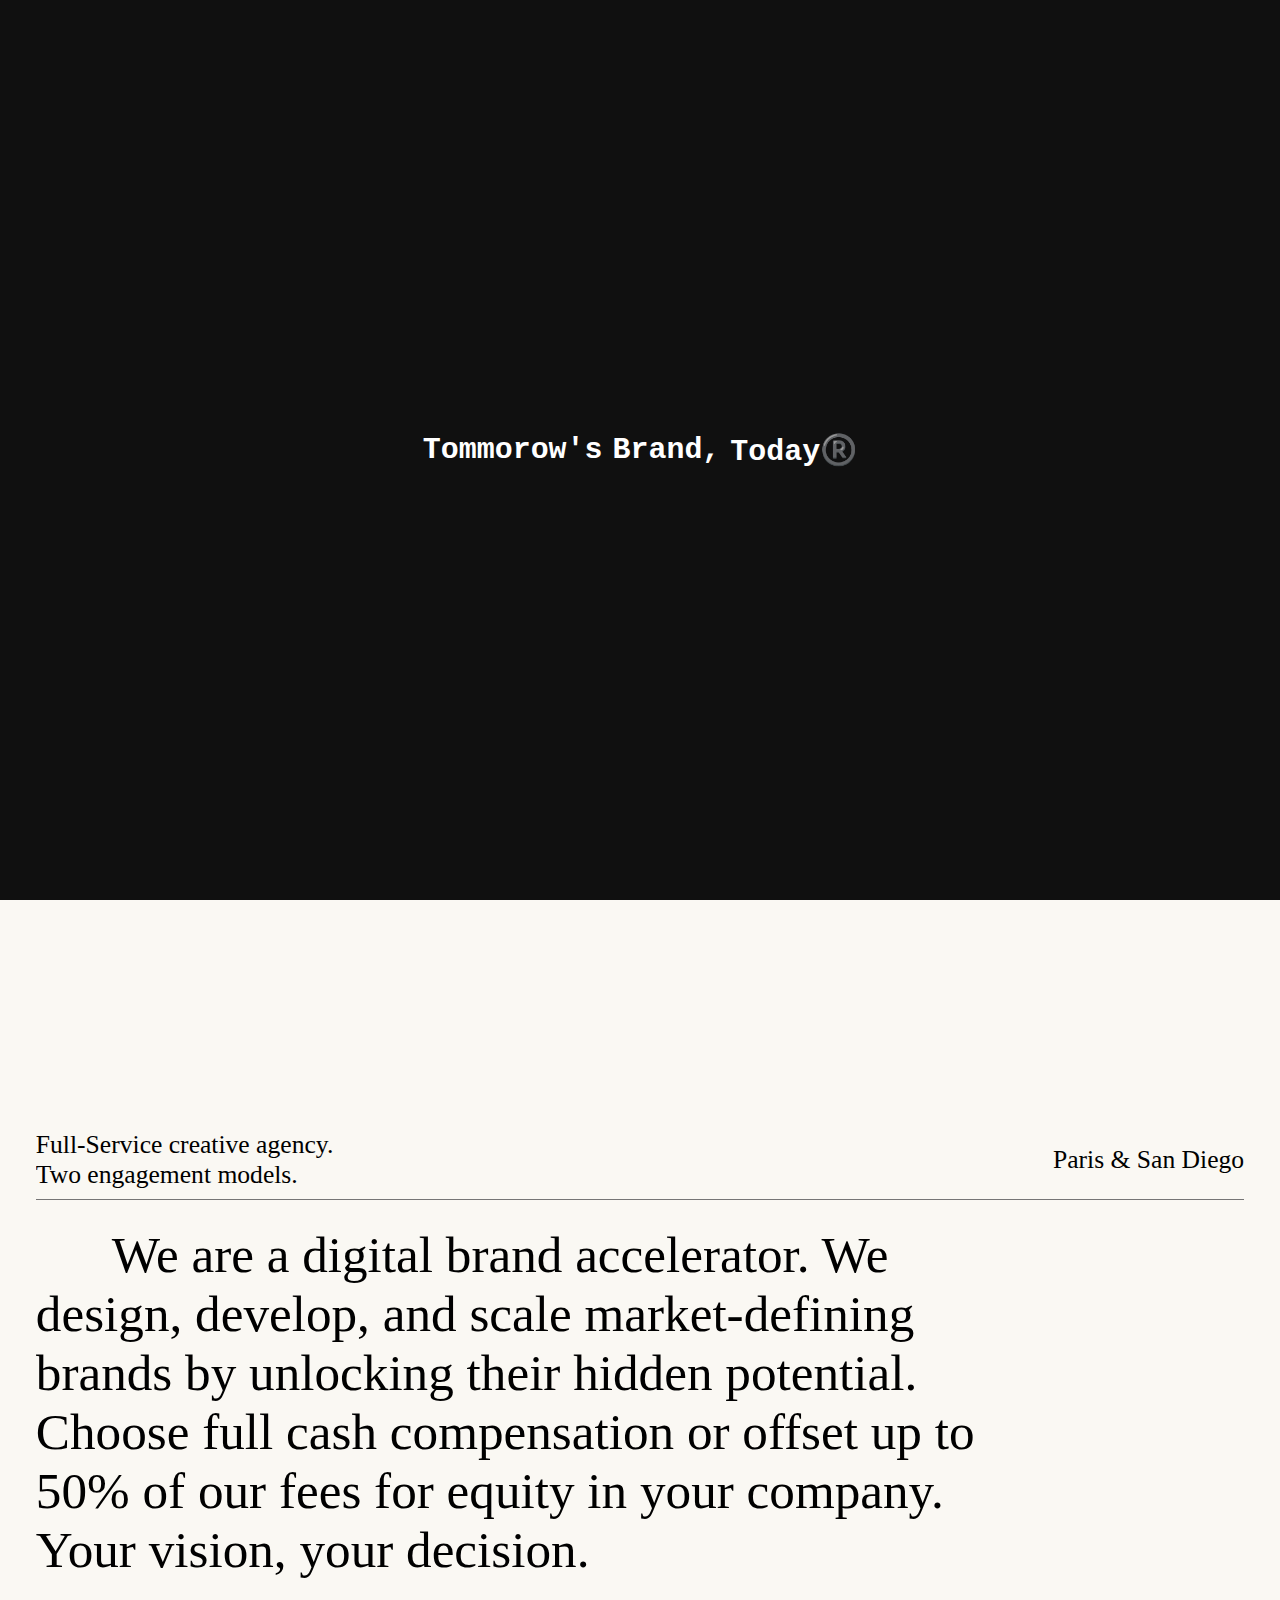
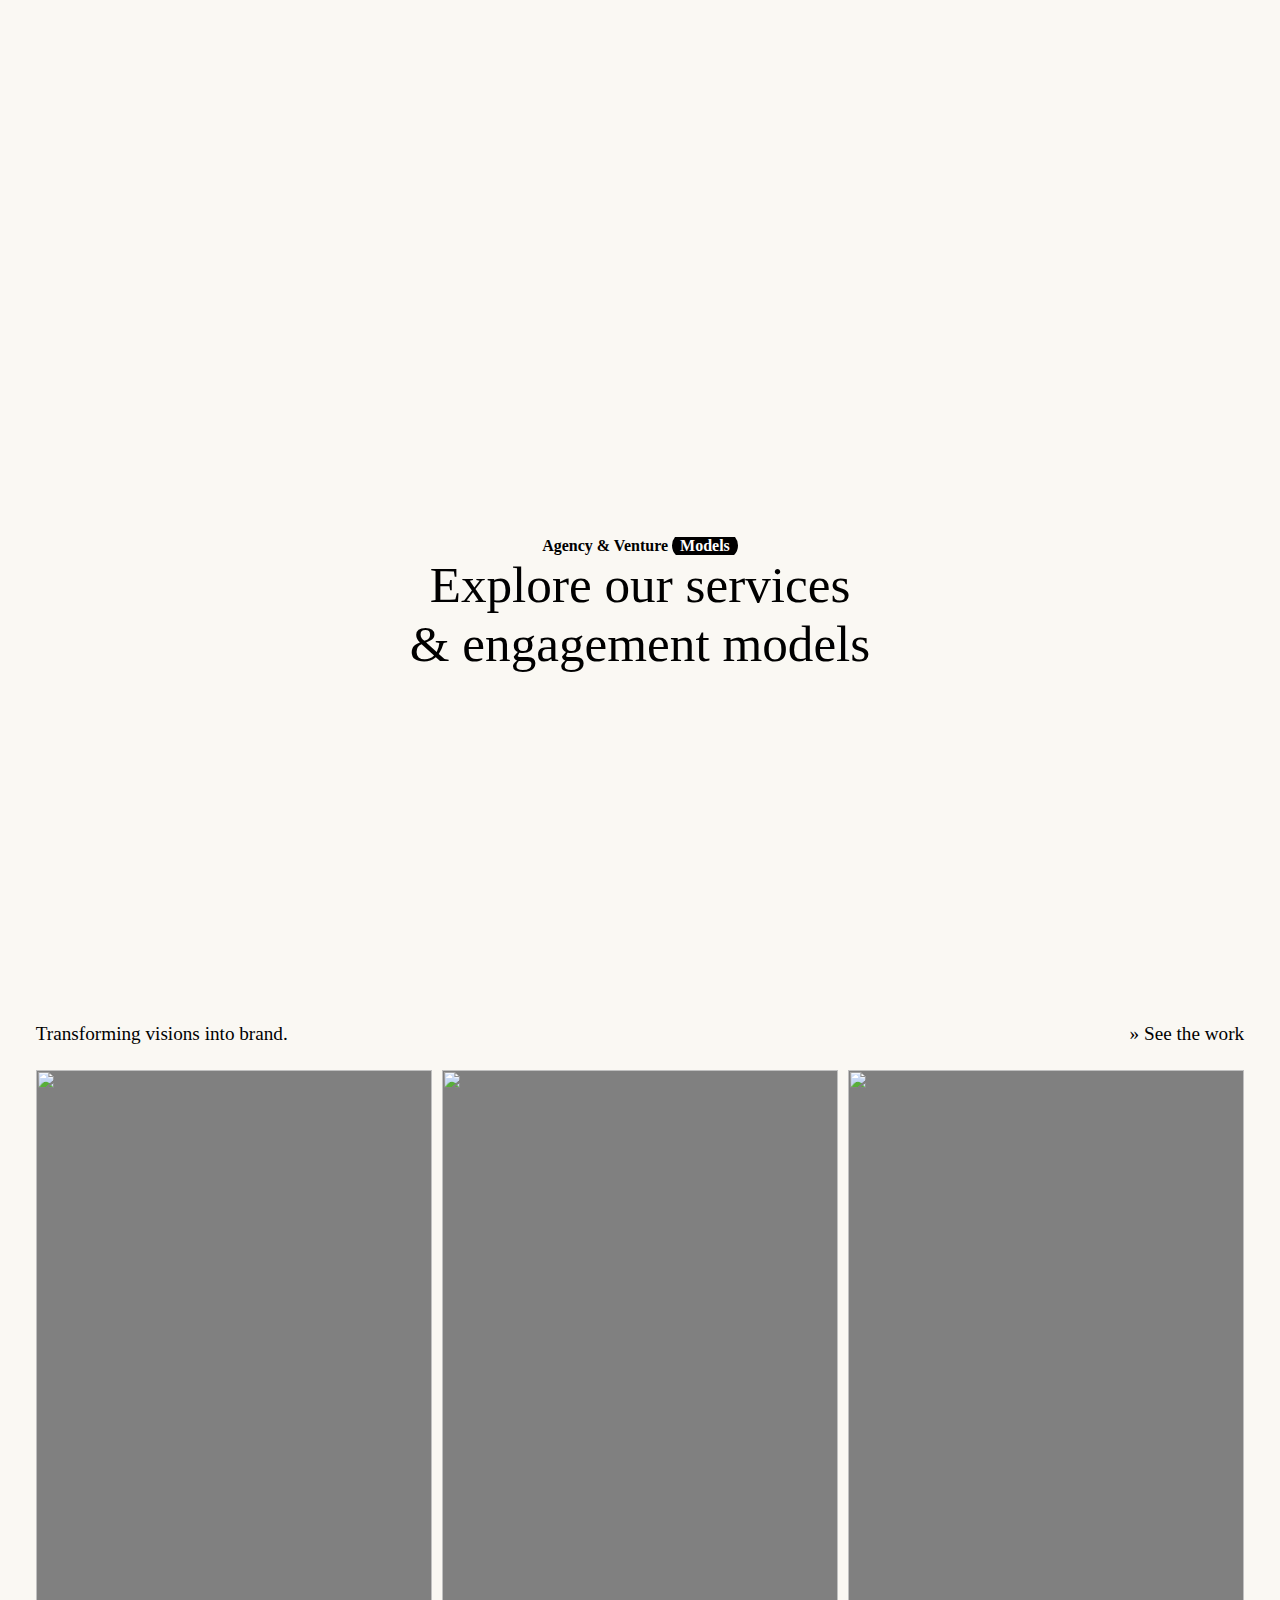
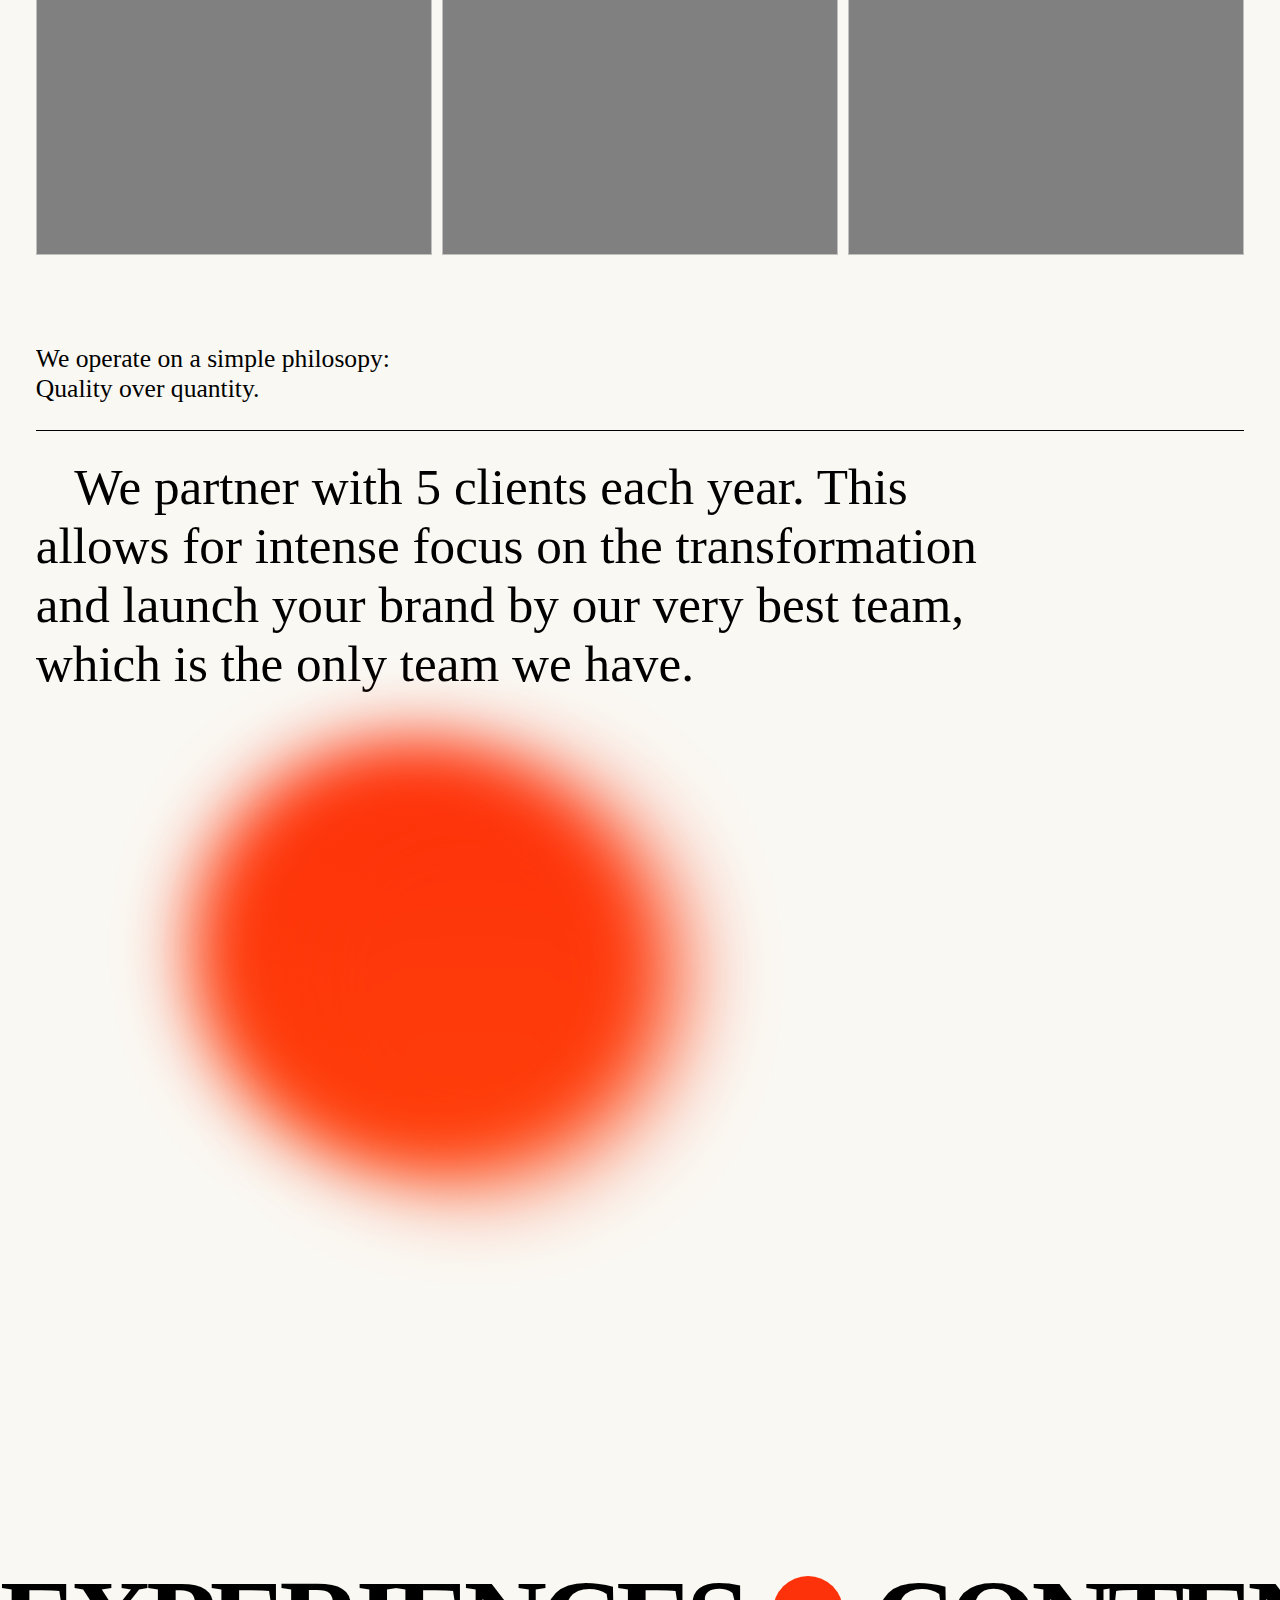
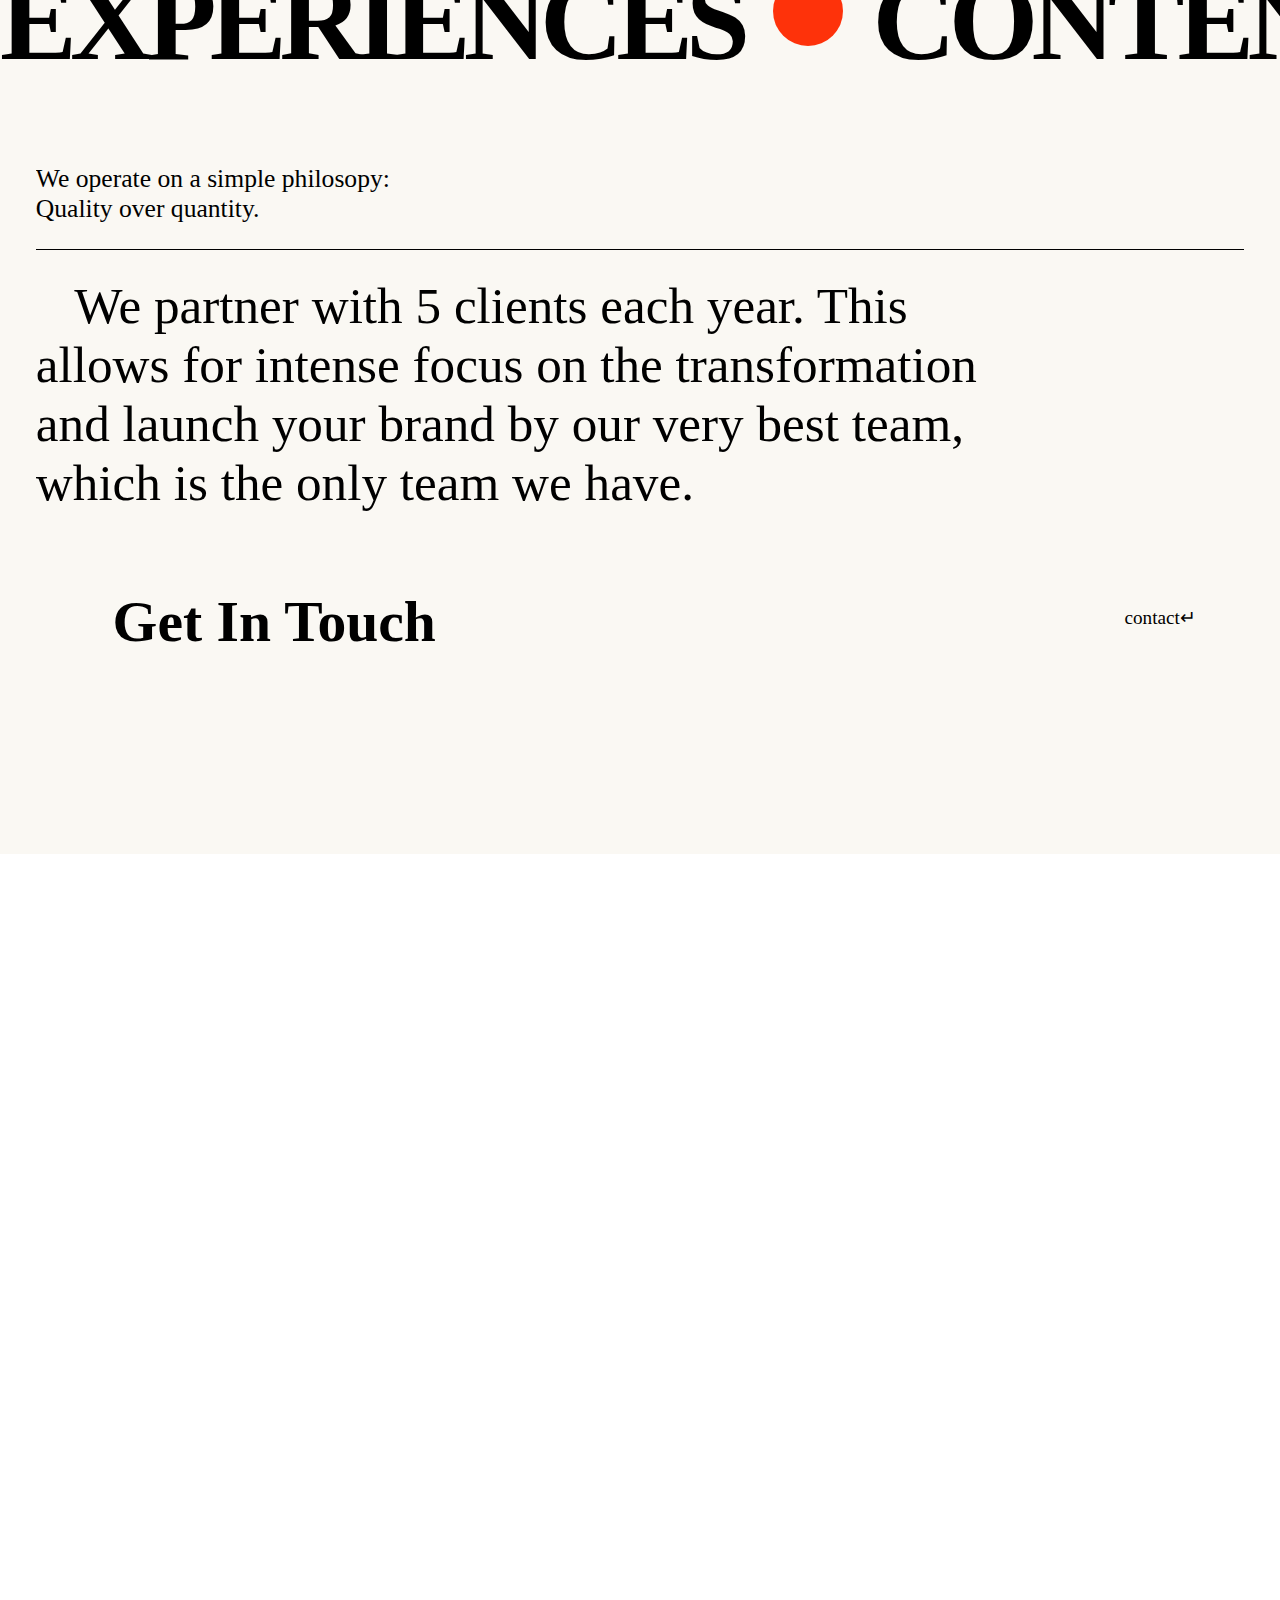
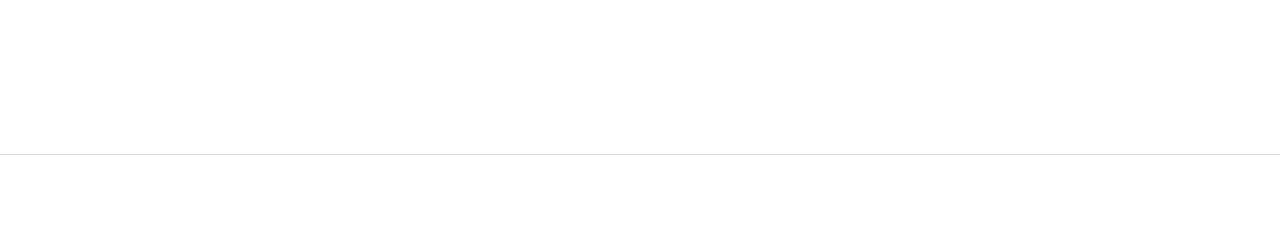
==== source.html @ 19848caf "Add files via upload" ====
<!DOCTYPE html>
<html lang="en">

<head>
    <meta charset="UTF-8">
    <meta name="viewport" content="width=device-width, initial-scale=1.0">
    <title>Home | REJOUICE®️ </title>
    <link rel="shortcut icon" href="/images/favicon-32x32.png" type="image/x-icon">
    <link rel="stylesheet" href="style.css">
    <link rel="stylesheet" href="https://cdn.jsdelivr.net/npm/locomotive-scroll@3.5.4/dist/locomotive-scroll.js">
</head>

<body>
    <div class="loader">
        <h3>Tommorow's</h3>
        <h3>Brand,</h3>
        <h3>Today®️</h3>
    </div>
    <div class="main">
        <div class="page1">
          
        <div class="hero">
            <div id="cursor">
                <p>Play Reel</p>
            </div>
            <div class="backgroundVideo">
                <video autoplay loop muted src="https://prismic-io.s3.amazonaws.com/rejouice/658ef98d531ac2845a270509_RJ-2-0-Videobackground_compressed.mp4"></video>
            </div>
            <div class="heroContent">
                <!-- <nav>
                    <h4>The Venture Agency.</h4>
                    <h4>Menu</h4>
                </nav> -->
                <nav>
                    <div class="left">
                        logo
                    </div>
                    <div id="nav-part2">
                        <h4><a href="#">work</a></h4>
                        <h4><a href="#">studio</a></h4>
                        <h4><a href="#">contact </a></h4>
                    </div>
                </nav>
                <h1>
                    <span>r</span><span>e</span><span>j</span><span>o</span><span>u</span><span>i</span><span>c</span><span>e</span>
                </h1>
            </div>
        </div>
    </div>
        <div class="page2">
            <div class="header">
                <div class="left">
                    <span>Full-Service creative agency.</span>
                    <span>Two engagement models.</span>
                </div>
                <div class="right">
                    <span>Paris & San Diego</span>
                </div>
            </div>
            <div class="contents">
                <div>
                    <p>&nbsp; &nbsp; &nbsp; We are a digital brand accelerator. We </p>
                </div>
                <div>
                    <p>design, develop, and scale market-defining</p>
                </div>
                <div>
                    <p>brands by unlocking their hidden potential.</p>
                </div>
                <div>
                    <p> Choose full cash compensation or offset up to </p>
                </div>
                <div>
                    <p>50% of our fees for equity in your company.
                </div>
                <div>
                    <p>Your vision, your decision.</p>
                </div>
            </div>
        </div>
        <div class="page3">
            <div class="pageTop">
                <div>
                    <h4>Agency & Venture <span>Models</span></h4>
                </div>
                <div>
                    <h2>Explore our services</h2>
                </div>
                <div>
                    <h2>& engagement models</h2>
                </div>
            </div>
            <div class="worksHead">
                <h5>Transforming visions into brand.</h5>
                <h5>

                    » See the work
                </h5>
            </div>
            <div class="work">
                <div class="works">
                    <img src="https://www.bobswatches.com/rolex-blog/wp-content/uploads/2013/04/Screen-Shot-2021-06-22-at-10.20.13-AM.jpg
                    " alt="">
                    <video autoplay muted loop src="https://prismic-io.s3.amazonaws.com/rejouice/87835eca-32b7-4eeb-91fc-4ba0dad1fdec_Website-homepage-Work-01_1.mp4"></video>
                </div>
                <div class="works">
                    <img src="	https://wallpapercave.com/wp/wp3666998.jpg" alt="">
                    <video autoplay muted loop  src="https://prismic-io.s3.amazonaws.com/rejouice/3492b027-4212-4103-b2e2-aa702345d784_Website-homepage-Work-02_1.mp4"></video>
                </div>
                <div class="works">
                    <img src="https://free-3dtextureshd.com/wp-content/uploads/2024/05/212.jpg" alt="">
                    <video autoplay muted loop  src="https://prismic-io.s3.amazonaws.com/rejouice/87835eca-32b7-4eeb-91fc-4ba0dad1fdec_Website-homepage-Work-01_1.mp4"></video>
                </div>
            </div>
            <div class="message">
                <div class="msg">
                    <div><p>We operate on a simple philosopy: </p></div>
                    <div>
                        <p>Quality over quantity.</p>
                    </div>
                </div>
                <div class="msg2">
                    <div>
                        <p>&nbsp; &nbsp;We partner with 5 clients each year. This</p>
                    </div>
                    <div>
                        <p>allows for intense focus on the transformation</p>
                    </div>
                    <div>
                        <p>and launch your brand by our very best team,</p>
                    </div>
                    <div>
                        <p>which is the only team we have.</p>
                    </div>
                </div>
            </div>
        </div>
        <div class="page4">
            <div class="round1"></div>
            <div class="round2"></div>
        </div>
            <div class="page5">
                <div class="movetext">
                    <div class="con">
                        <h1>EXPERIENCES</h1>
                        <div id="gola"></div>
                        <h1>CONTENT</h1>
                        <div id="gola"></div>
                        <h1>ENVIRONMENTS</h1>
                        <div id="gola"></div>
                    </div>
                    <div class="con">
                        <h1>EXPERIENCES</h1>
                        <div id="gola"></div>
                        <h1>CONTENT</h1>
                        <div id="gola"></div>
                        <h1>ENVIRONMENTS</h1>
                        <div id="gola"></div>
                    </div>
                    <div class="con">
                        <h1>EXPERIENCES</h1>
                        <div id="gola"></div>
                        <h1>CONTENT</h1>
                        <div id="gola"></div>
                        <h1>ENVIRONMENTS</h1>
                        <div id="gola"></div>
                    </div>
                </div>
             
                    <div class="message">
                        <div class="msg">
                            <div><p>We operate on a simple philosopy: </p></div>
                            <div>
                                <p>Quality over quantity.</p>
                            </div>
                        </div>
                        <div class="msg2">
                            <div>
                                <p>&nbsp; &nbsp;We partner with 5 clients each year. This</p>
                            </div>
                            <div>
                                <p>allows for intense focus on the transformation</p>
                            </div>
                            <div>
                                <p>and launch your brand by our very best team,</p>
                            </div>
                            <div>
                                <p>which is the only team we have.</p>
                            </div>
                        </div>
                    
                <div class="cont">
                <div class="left">
                    <h2>Get In Touch</h2>
                </div>
                <div class="right">
                    <a href=".">contact↵</a>
                </div>
            </div>
            </div>
        </div>
        <div class="page6">

        </div>
        <div id="full-scr">
            <div id="full-div1">
                
            </div>
        </div>
    </div>
    <div id="footer">
        <div id="footer-div">

        </div>
        
        <h1> 
            <span>M</span><span>N</span><span>Z</span>   
        </h1>
        </div>
        <div id="footer-bottom">

        
    </div>
    </div>

    <script src="https://cdn.jsdelivr.net/npm/locomotive-scroll@3.5.4/dist/locomotive-scroll.js"></script>
    <script src="https://cdnjs.cloudflare.com/ajax/libs/gsap/3.12.3/gsap.min.js"
        integrity="sha512-7Au1ULjlT8PP1Ygs6mDZh9NuQD0A5prSrAUiPHMXpU6g3UMd8qesVnhug5X4RoDr35x5upNpx0A6Sisz1LSTXA=="
        crossorigin="anonymous" referrerpolicy="no-referrer"></script>
    <script src="https://cdnjs.cloudflare.com/ajax/libs/gsap/3.12.3/ScrollTrigger.min.js"
        integrity="sha512-LQQDtPAueBcmGXKdOBcMkrhrtqM7xR2bVrnMtYZ8ImAZhFlIb5xrMqQ6uZviyeSB+4mYj89ta8niiCIQM1Gj0w=="
        crossorigin="anonymous" referrerpolicy="no-referrer"></script>
    <script src="script.js"></script>
</body>

</html>
---- style.css ----
@font-face {
    font-family: heading;
    src: url(./NBInternationalProBoo.ttf);
}
@font-face {
    font-family: content;
    src: url(./Rejouice-Headline.ttf);
}
*{
    margin: 0;
    padding: 0;
    box-sizing: border-box;
}
html,body{
    width: 100%;
    height: 100%;

}
body::-webkit-scrollbar{
    display: none;
}

/* ........Hero Containers ..........  */
.hero{
    width: 100%;
    height: 100vh;
    position: relative  ;
}
/* nav {
    display: flex;
    justify-content: space-between;
    padding: 2vw 2vw;
    /* align-self: center; */
    /* text-align: center; */
    /* justify-content: center; 
} */

#nav-part2 {
    display: flex;
    gap: 1vw;
    align-items: center;
}


#nav-part2 h4 {
    padding: 10px 20px;
    border: 1px solid rgba(32, 32, 32, 0.662);
    /* align-items: center; */
    border-radius: 30px;
    font-weight: 500;
    color: rgba(13, 13, 13, 0.897);
    position: relative;
    overflow: hidden;
    /* border-color:  #fdf6e5e9; */
    color: rgba(224, 221, 217, 0.9);
    background-color: #FAF8F3;
}

#nav-part2 h4::after {
    height: 100%;
    content: "";
    left: 0;
    bottom: -100%;
    width: 100%;
    position: absolute;
    background-color: black;
    transition: all ease 0.4s;
    border-radius: 45%;

}

#nav-part2 h4:hover::after {
    bottom: 0;
    border-radius: 0;


}

#nav-part2 h4 a {
    text-decoration: none;
    color: rgba(13, 13, 13, 0.897);
    z-index: 9;
    position: relative;
}



#nav-part2 h4:hover a {
    color: #fff;
}
#cursor{
    width: 7vw;
    height: 7vw;
    background-color: #FF5F38;
    border-radius: 50%;
    display: flex;
    align-items: center;
    justify-content: center;
    position: fixed;
    transform: translate(-50%,-50%);
    font-family: heading;
}
.backgroundVideo{ 
    width: 100%;
    height: 100%;
}
.backgroundVideo video{
    width: 100%;
    height: 100%;
    object-fit: cover;
    
}
.heroContent{
    width: 100%;
    height: 100vh;
    position: absolute;
    top: 0vw;
    display: flex;
    flex-direction: column;
    /* align-items: center; */
    /* justify-content: space-between; */
    gap: 30%;

}
nav{
    /* border: 2px solid red; */
    color: white;
    font-family: content;
    display: flex;
    align-items: center;
    justify-content: space-between;
    padding: 3.3vw 2.8vw;
}
nav h4{
    font-size: 1.4vw;
    font-weight: 100;
}
.heroContent h1{
    font-size: 26vw;
    font-weight: 100;
    color: white;
    font-family: content;
    padding: 0 2.8vw;
    line-height: 18vw;
}
.heroContent h1 span{
    display: inline-block;
}
.page2{
    width: 100%;
    height: 100vh;
    background-color: #FAF8F3;
    padding: 3vw 2.8vw;
    display: flex;
    flex-direction: column;
    justify-content: center;
    gap: 2vw;
}
.page2 .header{
    width: 100%;
    height: 6.2vw;
    border-bottom: 1px solid rgb(118, 117, 117);
    display: flex;
    align-items: center;
    justify-content: space-between;
}
.page2 .header .left{
    display: flex;
    flex-direction: column;
    overflow: hidden;
}
.page2 .header .right{
    overflow: hidden;
}
.left span, .right span{
    font-size: 2vw;
    font-family: heading;
}
.page2 .contents div p{
    font-size: 4vw;
    font-family: heading;
    /* margin-top: 2vw; */
}
.page2 .contents div{
/* border: 1px solid black; */
overflow: hidden;
}
.page3{
    width: 100%;
    min-height: 100vh;
    background-color: #FAF8F3;
}
.page3 .pageTop{
    text-align: center;
    height: 90vh;
    display: flex;
    justify-content: center;
    align-items: center;
    flex-direction: column;
    padding: 3vw 2.8vw;

}
.pageTop h4{
    font-family: heading;
}
.pageTop div{
    overflow: hidden;
}
.pageTop h4 span{
    background-color: black;
    color: white;
    padding: 5px 8px;
    border-radius: 15px;
}
.pageTop h2{
    font-size: 4vw;
    font-family: heading;
    font-weight: 100;
}
.worksHead{
    display: flex;
    align-items: center;
    justify-content: space-between;
    padding: 1vw 2.8vw;
}
.worksHead h5{
    font-family: heading;
    font-size: 1.5vw;
    font-weight: 100;
}
.work{
    width: 100%;
    height: 90vh;
    padding: 1vw 2.8vw;
    display: flex;
    align-items: center;
    justify-content: center;
    gap: 10px;
    
}
.works{
    width: 40%;
    height: 100%;
    background-color: grey;
    position: relative;

}
.works video{
    width: 100%;
    height: 100%;
    object-fit: cover;
    object-position: center;
}
.works img{
    width: 100%;
    height: 100%;
    position: absolute;
    object-fit: cover;
    transition: all ease 1s;

}
.works:hover img{
    opacity: 0;
}
.message{
    padding: 4vw 2.8vw;
}
.msg div p{
    font-size: 2vw;
    font-family: heading;

}
.msg div{
    overflow: hidden;
}
.msg{
    border-bottom: 1px solid black;
    padding: 2vw 0;
}
.msg2{
    margin-top: 2vw;
}
.msg2 div{
    overflow: hidden;
}
.msg2 div p {
    font-size: 4vw;
    font-family: heading;
    /* text-align: center; */
}
.loader{
    width: 100%;
    height: 100%;
    position: fixed;
    z-index: 1000;
    background-color: rgb(16, 16, 16);
    color: white;
    font-family: monospace;
    display: flex;
    align-items: center;
    justify-content: center;
    gap: 10px;
    font-size: 2vw;
}
.page4{
    width: 100%;
    height: 90vh;
    background-color: #FAF8F3;
}
.page5{
    width: 100%;
    min-height: 100vh;
    background-color: #FAF8F3;
}

.page5 .movetext{
    overflow-x: auto;
    white-space: nowrap;
 
}
.page5 .movetext::-webkit-scrollbar{
    display: none;
}
 #gola{
    height: 70px;
    width: 70px;
    border-radius: 50%;
    display: inline-block;
    background-color: #FE320A;
    margin: 1vw 2vw;
}
.page5 .movetext .con h1{
    font-size: 9vw;
    /* background-color: lightblue; */
    display: inline-block;
    letter-spacing: -.06em;
}

.page5 .movetext .con{
    white-space: nowrap;
    display: inline-block;
    animation-name: move;
    animation-duration: 10s;
    animation-timing-function: linear;
    animation-iteration-count: infinite;
}
@keyframes move{
    from{
        transform: translateX(0);
    }
    to{
        transform: translateX(-100%);
    }
}

.page4 .round1{
    width: 32vw;
    height: 32vw;
    border-radius: 100%;
    background: linear-gradient(#FE320A, #fe3f0a);
    animation-name: p2anime1;
    animation-duration: 4s;
    animation-iteration-count: infinite;
    position: relative;
    top: 0vw;
    left: 15vw;
    animation-direction: alternate;
    animation-timing-function: linear;
    filter: blur(35px);
    z-index: 3;
}

.page4 .round2{
    width: 32vw;
    height: 32vw;
    border-radius: 100%;
    background: linear-gradient(#FE320A, #fe3f0a);
    animation-name: p2anime2;
    animation-duration: 5s;
    animation-iteration-count: infinite;
    position: relative;
    top: -30vw;
    left: 21vw;
    animation-timing-function: linear;
    filter: blur(45px);
    /* display: none; */
    z-index: 3;
    animation-direction: alternate;
}

@keyframes p2anime1 {
    from {
        transform: translate(20%, -3%);
    }

    to {
        transform: translate(10%, 10%);
    }
}

@keyframes p2anime2 {
    from {
        transform: translate(5%, -5%);
    }

    to {
        transform: translate(-10%, 20%);
    }
} 
.page5 .cont{
    display: flex;
    width: 96%;
    text-align: center;
    font-size: 3vw;
    margin: 3vw;
    padding: 3vw;
    box-sizing: border-box;
    justify-content: space-between;
}
.page5 .cont .right a{
    font-size: 1.5vw;
    text-decoration: none;
    color: black;
}
.page6 {
    height: 100vh;
    width: 100%;
    z-index: -30;
    /* background-color: #EFEAE3; */
}

#footer {
    position: fixed;
    height:90vh;
    width: 100%;
    background-color: #000;
    color: #fff;
    z-index: -2;
    bottom: 0;
    display: flex;
    /* align-items: flex-end; */
    justify-content: flex-end;
    flex-direction: column;
    padding: 1vw 3vw;
}

#footer h1 {
    font-size: 23vw;
    text-align: center;
}
/* 
#footer-div {
    height: 20vh;
    width: 100%;
    background-color: red;
} */

#footer-bottom {
    border-top: 1px solid #dadada;
    height: 10vh;
    width: 100%;
}

#full-scr {
    height: 100vh;
    width: 100%;
    background-color: #00000070;
    position: fixed;
    z-index: -3;
    top: -100%;
    transition: all ease 0.5s;
}

#full-div1 {
    height: 50%;
    width: 100%;
    background-color: #EFEAE3;
    border-bottom-left-radius: 20px;
    border-bottom-right-radius: 20px;

}
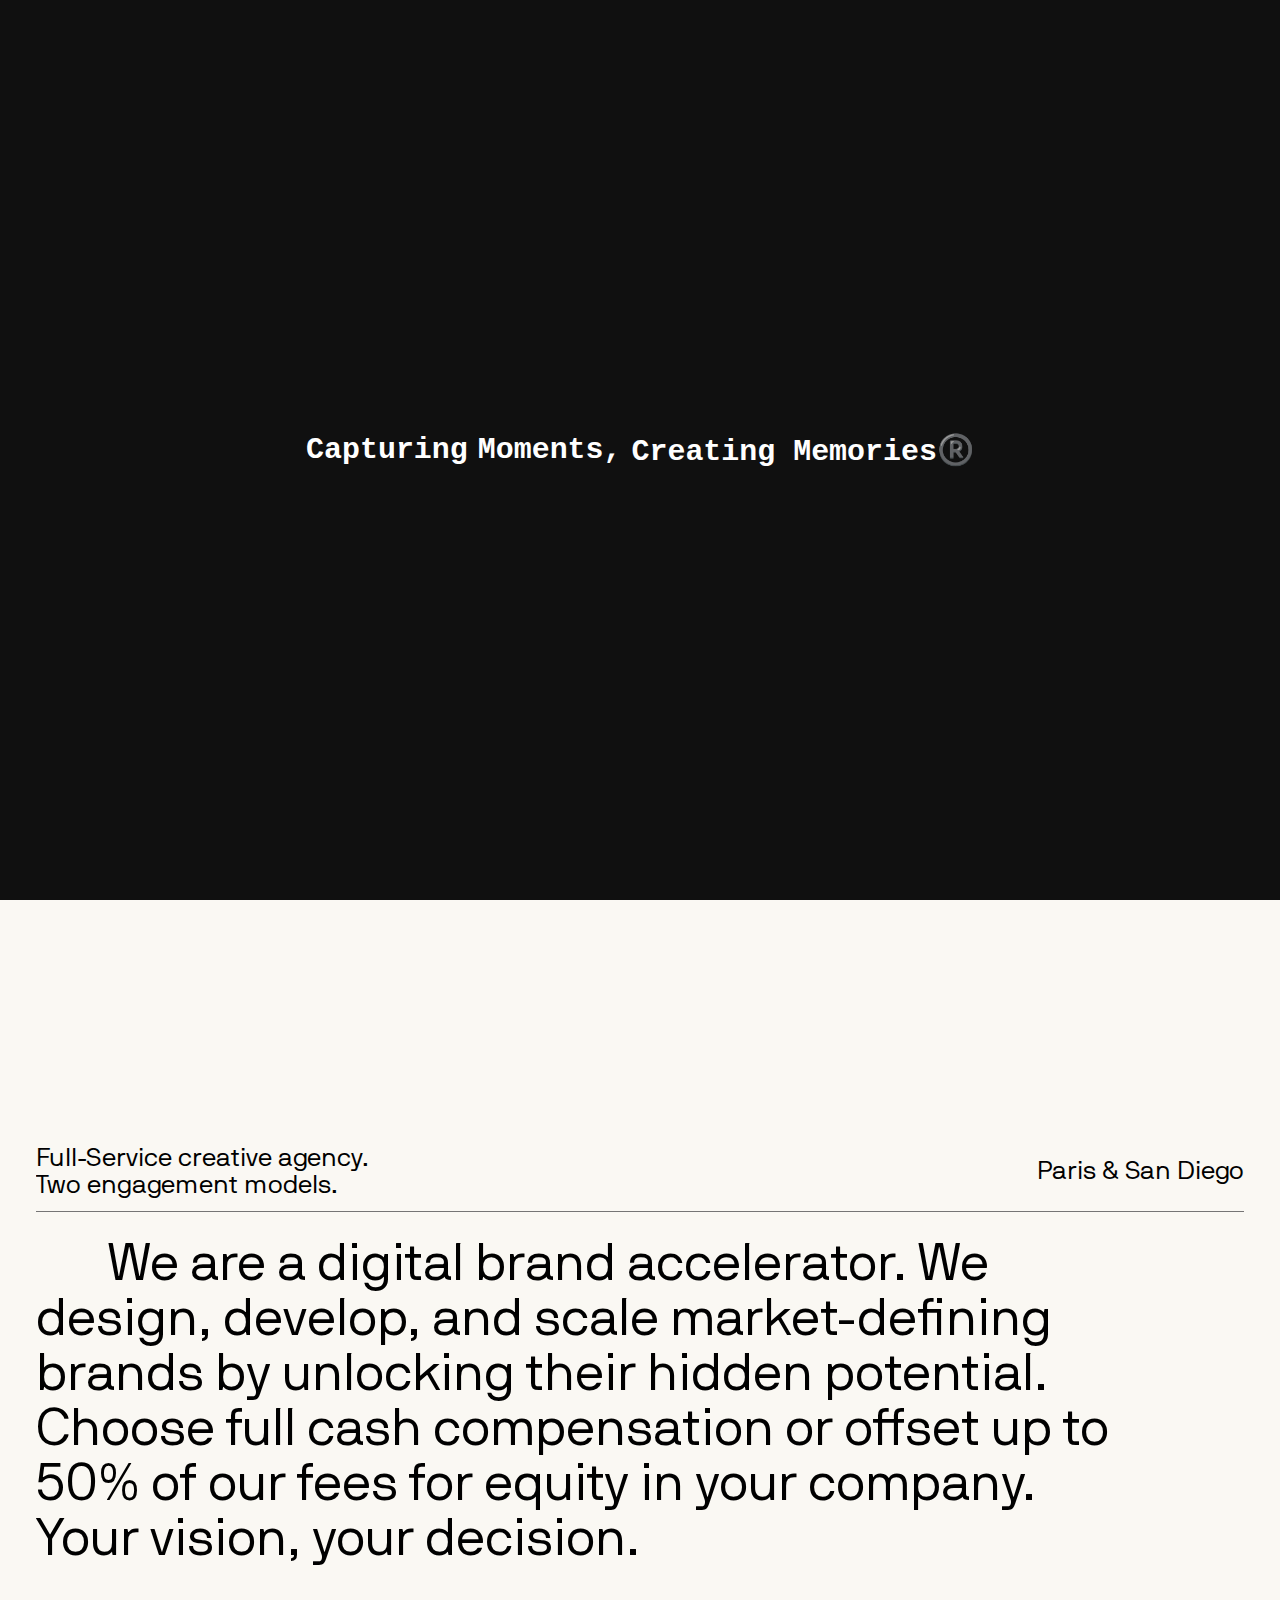
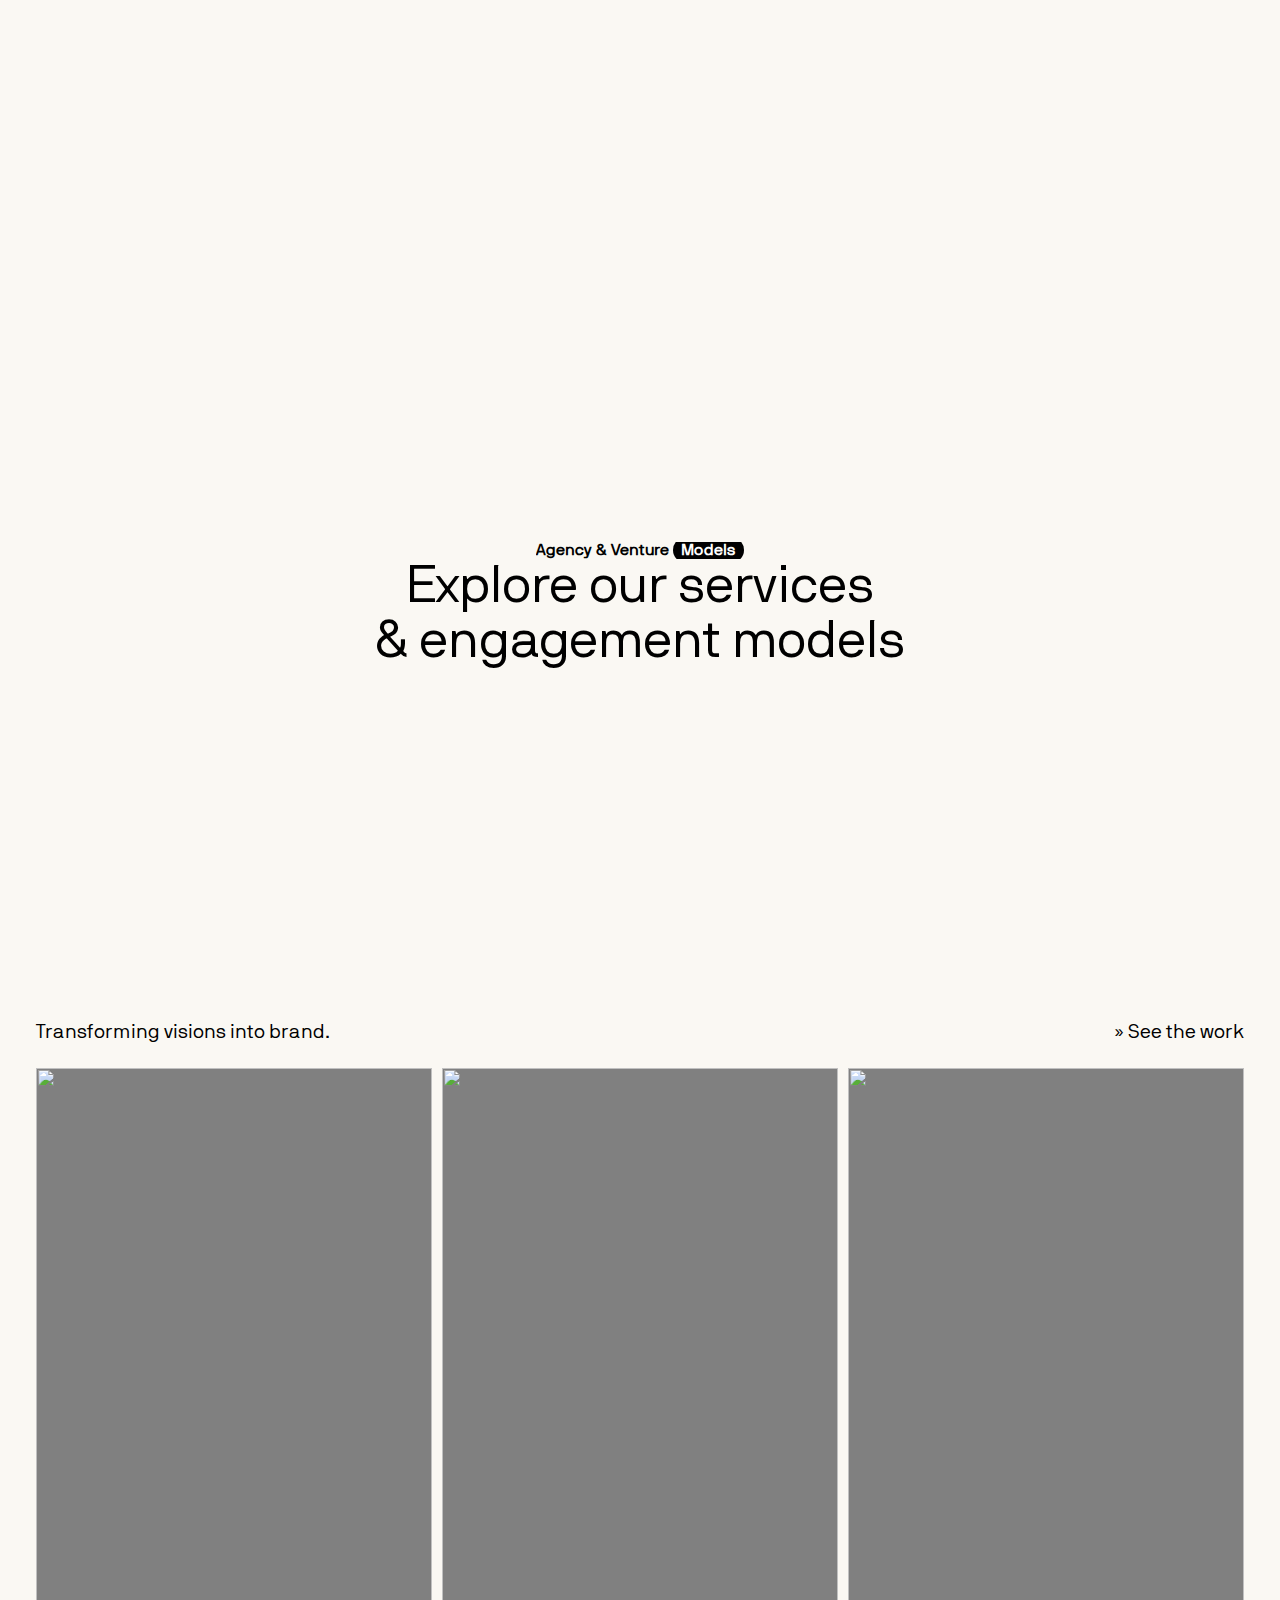
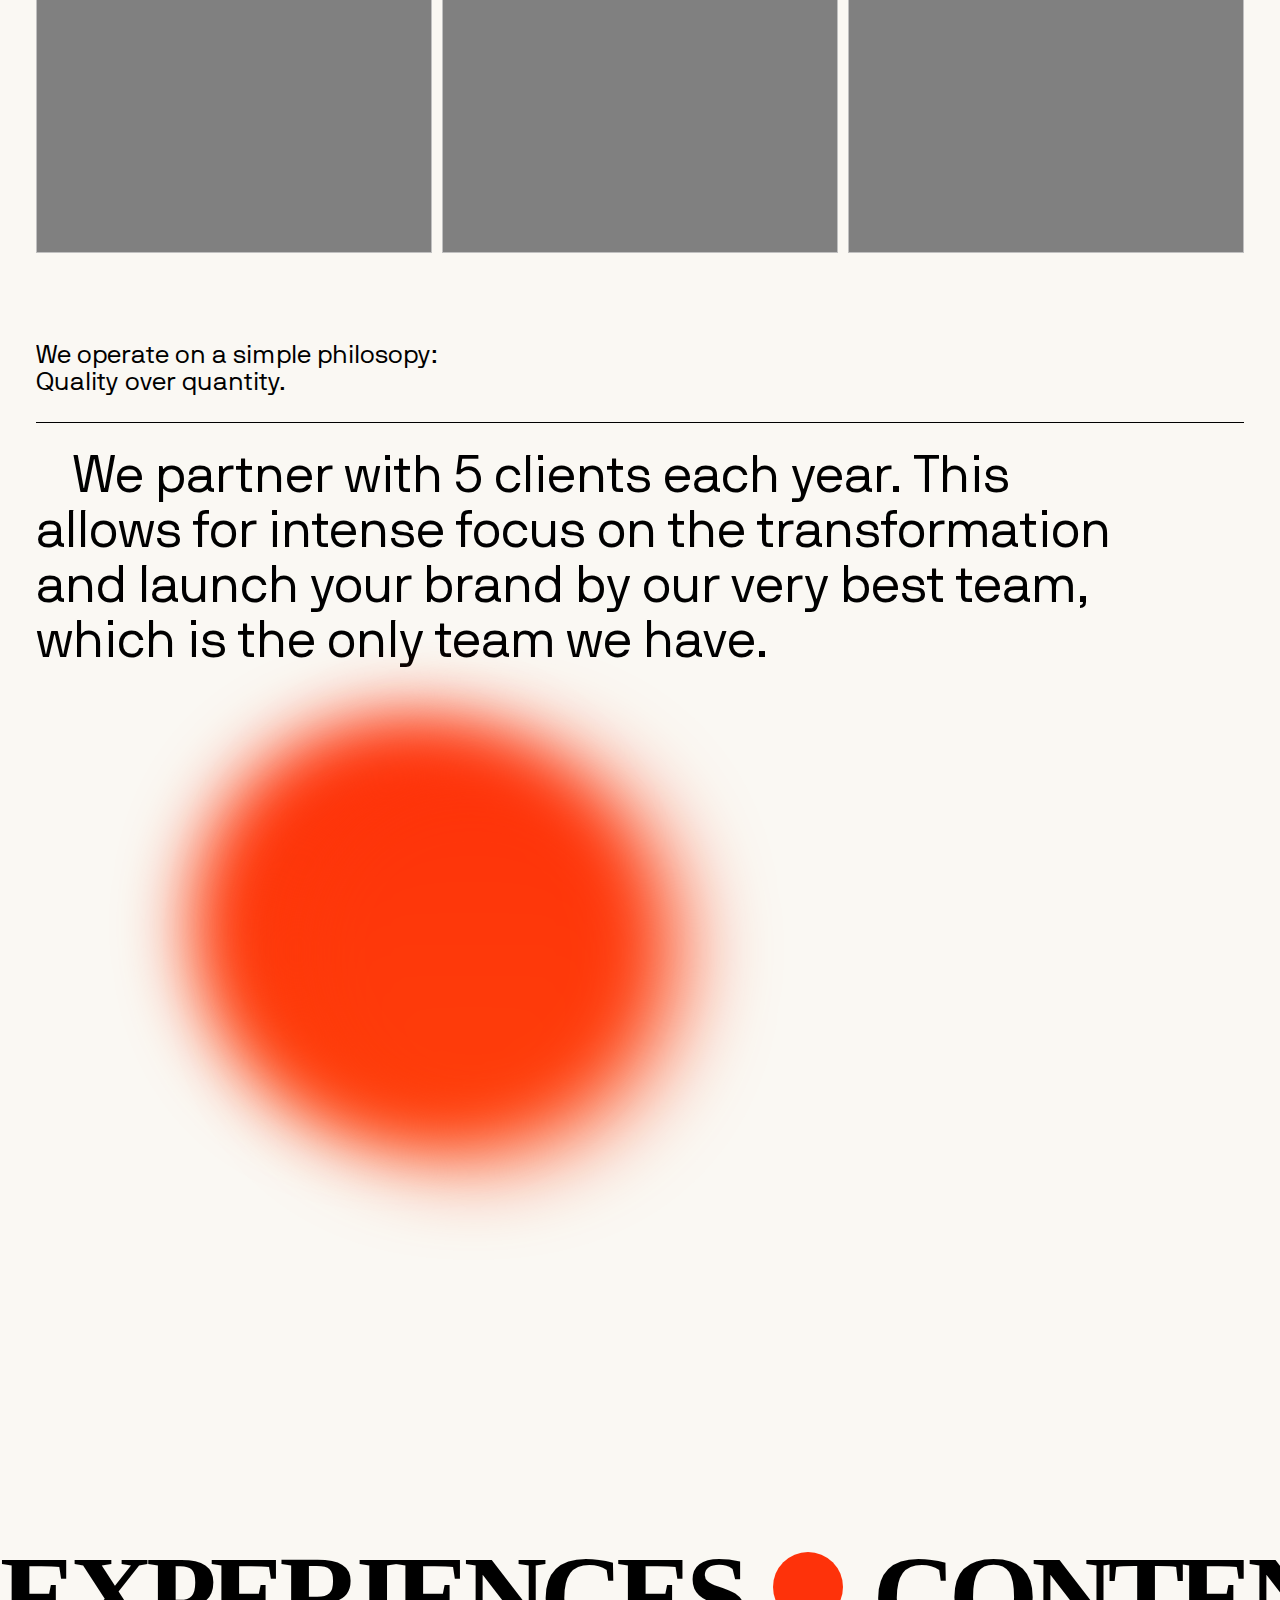
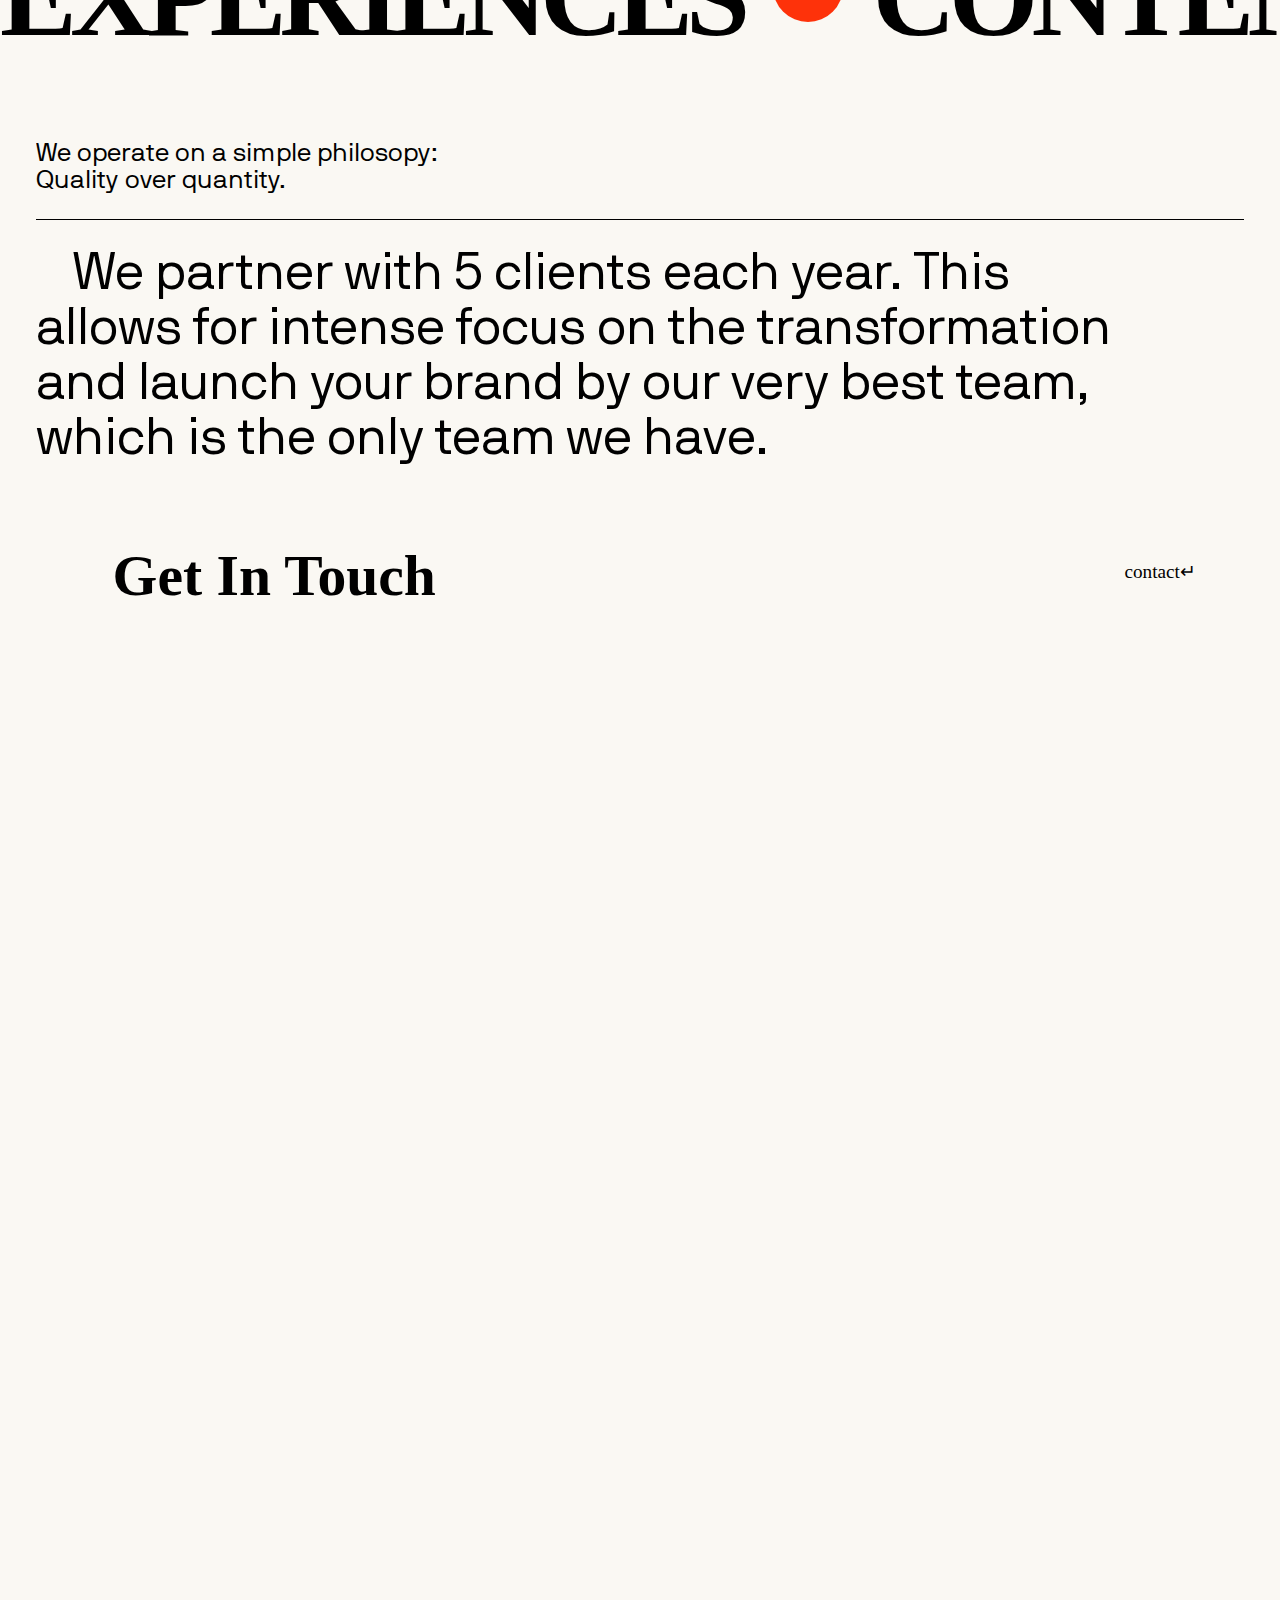
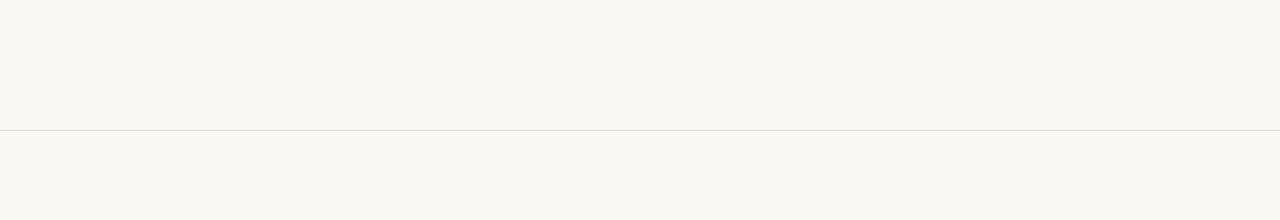
==== commit f3841c94: "source.html" ====
--- a/source.html
+++ b/source.html
@@ -13,37 +13,33 @@
 
 <body>
     <div class="loader">
-        <h3>Tommorow's</h3>
-        <h3>Brand,</h3>
-        <h3>Today®️</h3>
+        <h3>Capturing</h3>
+        <h3>Moments,</h3>
+        <h3>Creating Memories®️</h3>
     </div>
     <div class="main">
         <div class="page1">
           
         <div class="hero">
             <div id="cursor">
-                <p>Play Reel</p>
+                <p>View</p>
             </div>
             <div class="backgroundVideo">
                 <video autoplay loop muted src="https://prismic-io.s3.amazonaws.com/rejouice/658ef98d531ac2845a270509_RJ-2-0-Videobackground_compressed.mp4"></video>
             </div>
             <div class="heroContent">
-                <!-- <nav>
-                    <h4>The Venture Agency.</h4>
-                    <h4>Menu</h4>
-                </nav> -->
                 <nav>
                     <div class="left">
-                        logo
+                        MNZ Media
                     </div>
                     <div id="nav-part2">
-                        <h4><a href="#">work</a></h4>
-                        <h4><a href="#">studio</a></h4>
-                        <h4><a href="#">contact </a></h4>
+                        <h4><a href="#">Portfolio</a></h4>
+                        <h4><a href="#">About</a></h4>
+                        <h4><a href="#">Contact</a></h4>
                     </div>
                 </nav>
                 <h1>
-                    <span>r</span><span>e</span><span>j</span><span>o</span><span>u</span><span>i</span><span>c</span><span>e</span>
+                    <span>M</span><span>N</span><span>Z</span>
                 </h1>
             </div>
         </div>
--- a/style.css
+++ b/style.css
@@ -14,6 +14,7 @@
 html,body{
     width: 100%;
     height: 100%;
+     background-color: #FAF8F3;
 
 }
 body::-webkit-scrollbar{
@@ -478,4 +479,4 @@
     border-bottom-left-radius: 20px;
     border-bottom-right-radius: 20px;
 
-}+}
